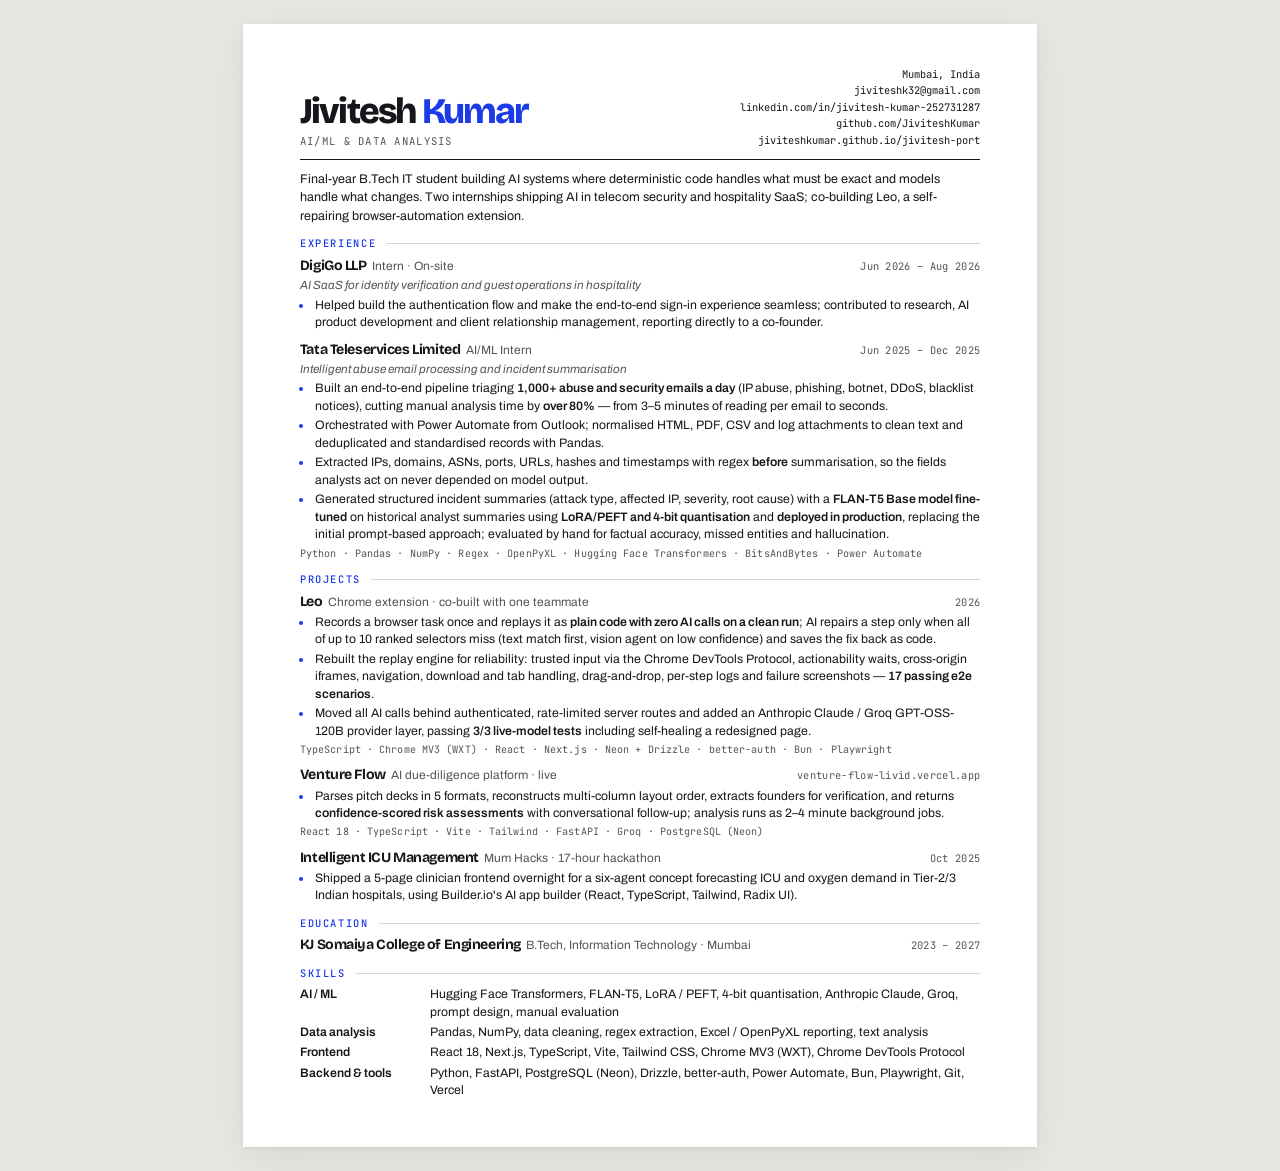
==== resume/index.html @ fdaacc56 "Replace portfolio with the Two Grounds redesign Hand-built static site (index.html, css/, js/) with " ====
<!doctype html>
<html lang="en">
<head>
<meta charset="utf-8">
<meta name="viewport" content="width=device-width, initial-scale=1">
<title>Jivitesh Kumar — Résumé</title>
<link rel="preconnect" href="https://fonts.googleapis.com">
<link rel="preconnect" href="https://fonts.gstatic.com" crossorigin>
<link rel="stylesheet" href="https://fonts.googleapis.com/css2?family=Bricolage+Grotesque:opsz,wdth,wght@12..96,75..100,600..800&family=Archivo:wdth,wght@62..125,400..700&family=JetBrains+Mono:wght@400;500&display=swap">
<style>
/* Single column, real text, standard headings — reads cleanly for humans and ATS parsers alike.
   Source for resume/Jivitesh-Kumar-Resume.pdf. Regenerate after edits (see README). */
@page{ size: A4; margin: 0; }
:root{
  --ink:#16171B; --muted:#55544F; --line:#D8D5CD; --accent:#1B3BE8;
  --display:"Bricolage Grotesque", Archivo, Helvetica, Arial, sans-serif;
  --sans:"Archivo", "Helvetica Neue", Helvetica, Arial, sans-serif;
  --mono:"JetBrains Mono", ui-monospace, Consolas, monospace;
}
*{ box-sizing:border-box; }
html{ background:#E9E7E1; }
body{
  margin:0; color:var(--ink); font-family:var(--sans);
  font-size:9.2pt; line-height:1.42; -webkit-font-smoothing:antialiased;
  -webkit-print-color-adjust:exact; print-color-adjust:exact;
}
.sheet{
  width:210mm; min-height:297mm; margin:24px auto; background:#fff;
  padding:11mm 15mm 10mm; box-shadow:0 1px 3px rgba(0,0,0,.08), 0 10px 40px rgba(0,0,0,.08);
}
@media print{
  html{ background:#fff; }
  .sheet{ margin:0; box-shadow:none; }
}

/* header */
header{ display:flex; justify-content:space-between; align-items:flex-end; gap:20px; padding-bottom:10px; border-bottom:1.5px solid var(--ink); }
h1{
  margin:0; font-family:var(--display); font-weight:800;
  font-size:27pt; line-height:.86; letter-spacing:-.05em;
}
h1 span{ color:var(--accent); }
.role{ margin:6px 0 0; font-family:var(--mono); font-size:8pt; letter-spacing:.12em; text-transform:uppercase; color:var(--muted); }
.contact{ list-style:none; margin:0; padding:0; text-align:right; font-family:var(--mono); font-size:7.8pt; line-height:1.6; }
.contact a{ color:var(--ink); text-decoration:none; }

.summary{ margin:10px 0 0; font-size:9.4pt; line-height:1.48; max-width:none; }

/* sections */
h2{
  margin:11px 0 5px; font-family:var(--mono); font-weight:500;
  font-size:7.8pt; letter-spacing:.16em; text-transform:uppercase; color:var(--accent);
  display:flex; align-items:center; gap:10px;
}
h2::after{ content:""; flex:1; height:1px; background:var(--line); }

.item{ margin:0 0 8px; break-inside:avoid; }
.item:last-child{ margin-bottom:0; }
.row{ display:flex; justify-content:space-between; align-items:baseline; gap:14px; }
h3{ margin:0; font-family:var(--display); font-weight:700; font-size:10.6pt; letter-spacing:-.03em; }
h3 small{ font-family:var(--sans); font-weight:400; font-size:9pt; letter-spacing:0; color:var(--muted); }
.when{ font-family:var(--mono); font-size:7.8pt; letter-spacing:.03em; color:var(--muted); white-space:nowrap; }
.sub{ margin:1px 0 3px; font-size:8.8pt; color:var(--muted); font-style:italic; }

ul.b{ margin:2px 0 0; padding-left:13px; }
ul.b li{ margin:0 0 2.2px; padding-left:2px; }
ul.b li::marker{ color:var(--accent); }
b{ font-weight:600; }
.stack{ margin:3px 0 0; font-family:var(--mono); font-size:7.6pt; color:var(--muted); letter-spacing:.01em; }

.skills{ display:grid; grid-template-columns:118px 1fr; gap:3px 12px; margin:0; }
.skills dt{ font-weight:600; }
.skills dd{ margin:0; color:var(--ink); }
</style>
</head>
<body>
<main class="sheet">

<header>
  <div>
    <h1>Jivitesh <span>Kumar</span></h1>
    <p class="role">AI/ML &amp; Data Analysis</p>
  </div>
  <ul class="contact">
    <li>Mumbai, India</li>
    <li><a href="mailto:jiviteshk32@gmail.com">jiviteshk32@gmail.com</a></li>
    <li><a href="https://www.linkedin.com/in/jivitesh-kumar-252731287/">linkedin.com/in/jivitesh-kumar-252731287</a></li>
    <li><a href="https://github.com/JiviteshKumar">github.com/JiviteshKumar</a></li>
    <li><a href="https://jiviteshkumar.github.io/jivitesh-port/">jiviteshkumar.github.io/jivitesh-port</a></li>
  </ul>
</header>

<p class="summary">Final-year B.Tech IT student building AI systems where deterministic code handles what must be exact and models handle what changes. Two internships shipping AI in telecom security and hospitality SaaS; co-building Leo, a self-repairing browser-automation extension.</p>

<h2>Experience</h2>

<div class="item">
  <div class="row"><h3>DigiGo LLP <small>&nbsp;Intern · On-site</small></h3><span class="when">Jun 2026 – Aug 2026</span></div>
  <p class="sub">AI SaaS for identity verification and guest operations in hospitality</p>
  <ul class="b">
    <li>Helped build the authentication flow and make the end-to-end sign-in experience seamless; contributed to research, AI product development and client relationship management, reporting directly to a co-founder.</li>
  </ul>
</div>

<div class="item">
  <div class="row"><h3>Tata Teleservices Limited <small>&nbsp;AI/ML Intern</small></h3><span class="when">Jun 2025 – Dec 2025</span></div>
  <p class="sub">Intelligent abuse email processing and incident summarisation</p>
  <ul class="b">
    <li>Built an end-to-end pipeline triaging <b>1,000+ abuse and security emails a day</b> (IP abuse, phishing, botnet, DDoS, blacklist notices), cutting manual analysis time by <b>over 80%</b> &mdash; from 3&ndash;5 minutes of reading per email to seconds.</li>
    <li>Orchestrated with Power Automate from Outlook; normalised HTML, PDF, CSV and log attachments to clean text and deduplicated and standardised records with Pandas.</li>
    <li>Extracted IPs, domains, ASNs, ports, URLs, hashes and timestamps with regex <b>before</b> summarisation, so the fields analysts act on never depended on model output.</li>
    <li>Generated structured incident summaries (attack type, affected IP, severity, root cause) with a <b>FLAN-T5 Base model fine-tuned</b> on historical analyst summaries using <b>LoRA/PEFT and 4-bit quantisation</b> and <b>deployed in production</b>, replacing the initial prompt-based approach; evaluated by hand for factual accuracy, missed entities and hallucination.</li>
  </ul>
  <p class="stack">Python · Pandas · NumPy · Regex · OpenPyXL · Hugging Face Transformers · BitsAndBytes · Power Automate</p>
</div>

<h2>Projects</h2>

<div class="item">
  <div class="row"><h3>Leo <small>&nbsp;Chrome extension · co-built with one teammate</small></h3><span class="when">2026</span></div>
  <ul class="b">
    <li>Records a browser task once and replays it as <b>plain code with zero AI calls on a clean run</b>; AI repairs a step only when all of up to 10 ranked selectors miss (text match first, vision agent on low confidence) and saves the fix back as code.</li>
    <li>Rebuilt the replay engine for reliability: trusted input via the Chrome DevTools Protocol, actionability waits, cross-origin iframes, navigation, download and tab handling, drag-and-drop, per-step logs and failure screenshots &mdash; <b>17 passing e2e scenarios</b>.</li>
    <li>Moved all AI calls behind authenticated, rate-limited server routes and added an Anthropic Claude / Groq GPT-OSS-120B provider layer, passing <b>3/3 live-model tests</b> including self-healing a redesigned page.</li>
  </ul>
  <p class="stack">TypeScript · Chrome MV3 (WXT) · React · Next.js · Neon + Drizzle · better-auth · Bun · Playwright</p>
</div>

<div class="item">
  <div class="row"><h3>Venture Flow <small>&nbsp;AI due-diligence platform · live</small></h3><span class="when">venture-flow-livid.vercel.app</span></div>
  <ul class="b">
    <li>Parses pitch decks in 5 formats, reconstructs multi-column layout order, extracts founders for verification, and returns <b>confidence-scored risk assessments</b> with conversational follow-up; analysis runs as 2–4 minute background jobs.</li>
  </ul>
  <p class="stack">React 18 · TypeScript · Vite · Tailwind · FastAPI · Groq · PostgreSQL (Neon)</p>
</div>

<div class="item">
  <div class="row"><h3>Intelligent ICU Management <small>&nbsp;Mum Hacks · 17-hour hackathon</small></h3><span class="when">Oct 2025</span></div>
  <ul class="b">
    <li>Shipped a 5-page clinician frontend overnight for a six-agent concept forecasting ICU and oxygen demand in Tier-2/3 Indian hospitals, using Builder.io's AI app builder (React, TypeScript, Tailwind, Radix UI).</li>
  </ul>
</div>

<h2>Education</h2>
<div class="item">
  <div class="row"><h3>KJ Somaiya College of Engineering <small>&nbsp;B.Tech, Information Technology · Mumbai</small></h3><span class="when">2023 – 2027</span></div>
</div>

<h2>Skills</h2>
<dl class="skills">
  <dt>AI / ML</dt><dd>Hugging Face Transformers, FLAN-T5, LoRA / PEFT, 4-bit quantisation, Anthropic Claude, Groq, prompt design, manual evaluation</dd>
  <dt>Data analysis</dt><dd>Pandas, NumPy, data cleaning, regex extraction, Excel / OpenPyXL reporting, text analysis</dd>
  <dt>Frontend</dt><dd>React 18, Next.js, TypeScript, Vite, Tailwind CSS, Chrome MV3 (WXT), Chrome DevTools Protocol</dd>
  <dt>Backend &amp; tools</dt><dd>Python, FastAPI, PostgreSQL (Neon), Drizzle, better-auth, Power Automate, Bun, Playwright, Git, Vercel</dd>
</dl>

</main>
</body>
</html>
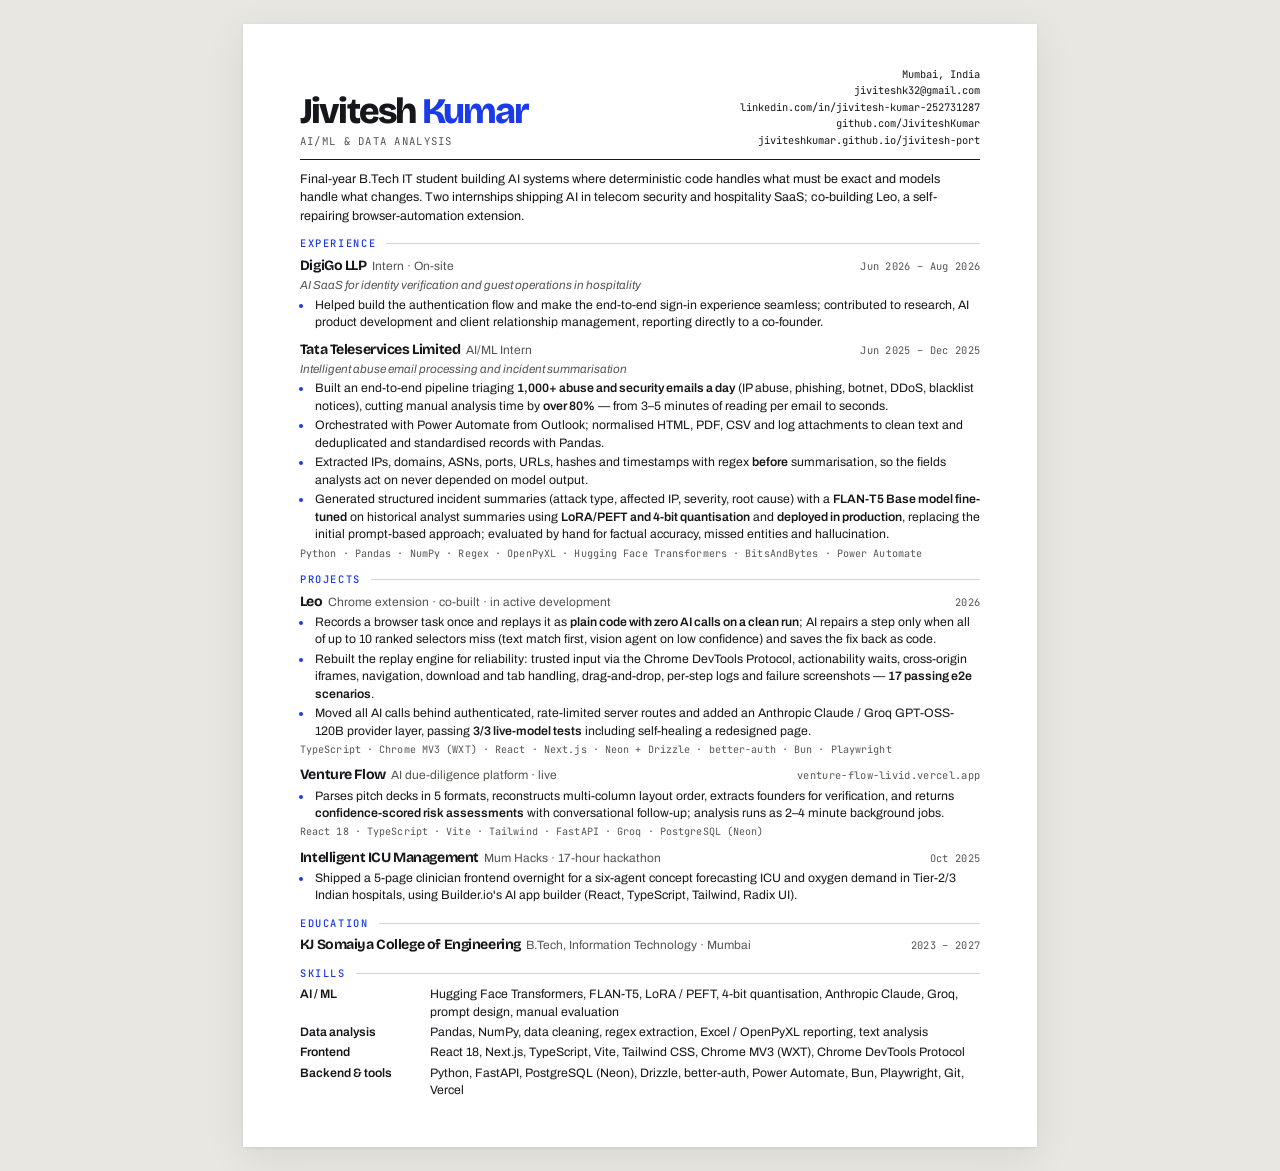
==== commit dc2ce27a: "Mark Leo as active Adds a pulsing "Active" status beside "In development" on the Leo case study, and" ====
--- a/resume/index.html
+++ b/resume/index.html
@@ -117,7 +117,7 @@
 <h2>Projects</h2>
 
 <div class="item">
-  <div class="row"><h3>Leo <small>&nbsp;Chrome extension · co-built with one teammate</small></h3><span class="when">2026</span></div>
+  <div class="row"><h3>Leo <small>&nbsp;Chrome extension · co-built · in active development</small></h3><span class="when">2026</span></div>
   <ul class="b">
     <li>Records a browser task once and replays it as <b>plain code with zero AI calls on a clean run</b>; AI repairs a step only when all of up to 10 ranked selectors miss (text match first, vision agent on low confidence) and saves the fix back as code.</li>
     <li>Rebuilt the replay engine for reliability: trusted input via the Chrome DevTools Protocol, actionability waits, cross-origin iframes, navigation, download and tab handling, drag-and-drop, per-step logs and failure screenshots &mdash; <b>17 passing e2e scenarios</b>.</li>
